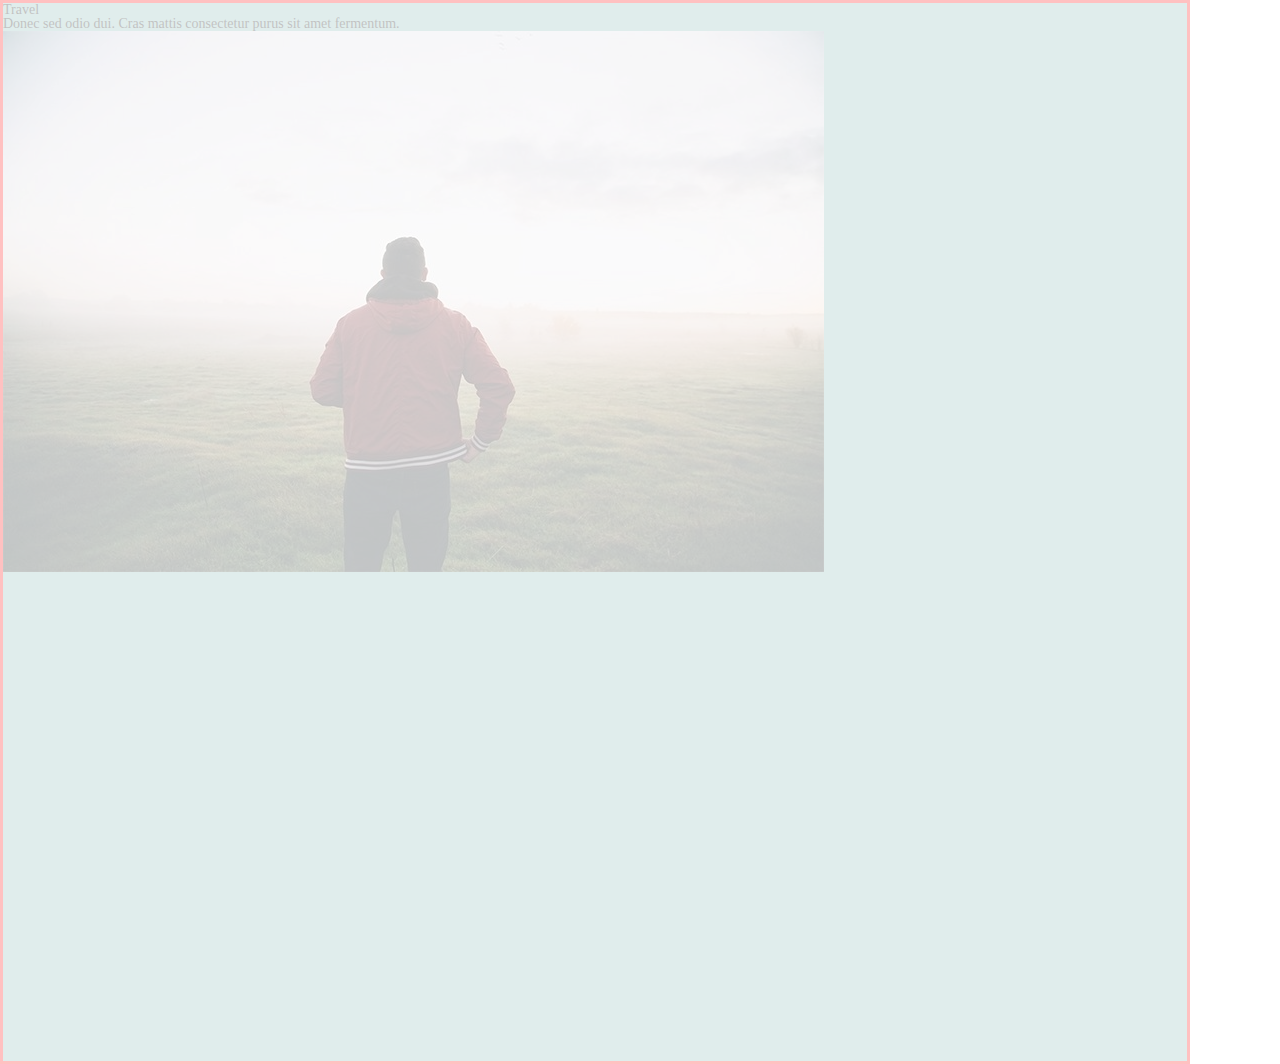
==== css_5/index.html @ 585ebb79 "add content" ====
<!-- Сообщаем браузеру как стоит обрабатывать эту страницу -->
<!DOCTYPE html>
<!-- Оболочка документа, указываем язык содержимого -->
<html lang="ru">
	<!-- Заголовок страницы, контейнер для других важных данных (не отображается) -->
	<head>
		<!-- Заголовок страницы в браузере -->
		<title>CSS. Часть №5 (Свойство background)</title>
		<!-- Подключаем CSS -->
		<link rel="stylesheet" href="css/style.css" />
		<!-- Кодировка страницы -->
		<meta http-equiv="Content-type" content="text/html;charset=UTF-8" />
	</head>
	<!-- Отображаемое тело страницы -->
	<body>
	<div class="content">
		<div class="content-top">
			<div class="content-top_category">Travel</div>
			<h1 class="content-top_title">Donec sed odio dui. Cras mattis consectetur purus sit amet fermentum.</h1>

		</div>
		<div class="content-image">
			<div class="content-image_item">
				<img src="/css_5/img/light_man_copy_26.jpg" alt="">
			</div>
		</div>
	</div>


	</body>
</html>
---- css_5/css/style.css ----
/*Обнуление*/
*{padding: 0;margin: 0;border: 0;}
*,*:before,*:after{-moz-box-sizing: border-box;-webkit-box-sizing: border-box;box-sizing: border-box;}
:focus,:active{outline: none;}
a:focus,a:active{outline: none;}
nav,footer,header,aside{display: block;}
html,body{height:100%;width:100%;font-size:100%;line-height:1;font-size:14px;-ms-text-size-adjust:100%;-moz-text-size-adjust:100%;-webkit-text-size-adjust:100%;}
input,button,textarea{font-family:inherit;}
input::-ms-clear{display: none;}
button{cursor: pointer;}
button::-moz-focus-inner {padding:0;border:0;}
a,a:visited{text-decoration: none;}
a:hover{text-decoration: none;}
ul li{list-style: none;}
img{vertical-align: top;}
h1,h2,h3,h4,h5,h6{font-size:inherit;font-weight: inherit;}
/*--------------------*/


.content {

     border: 3px solid red;
     width: 1190px;
     height: 1064px;
     background-color: #80b7b3;
     opacity: 0.24;
 }
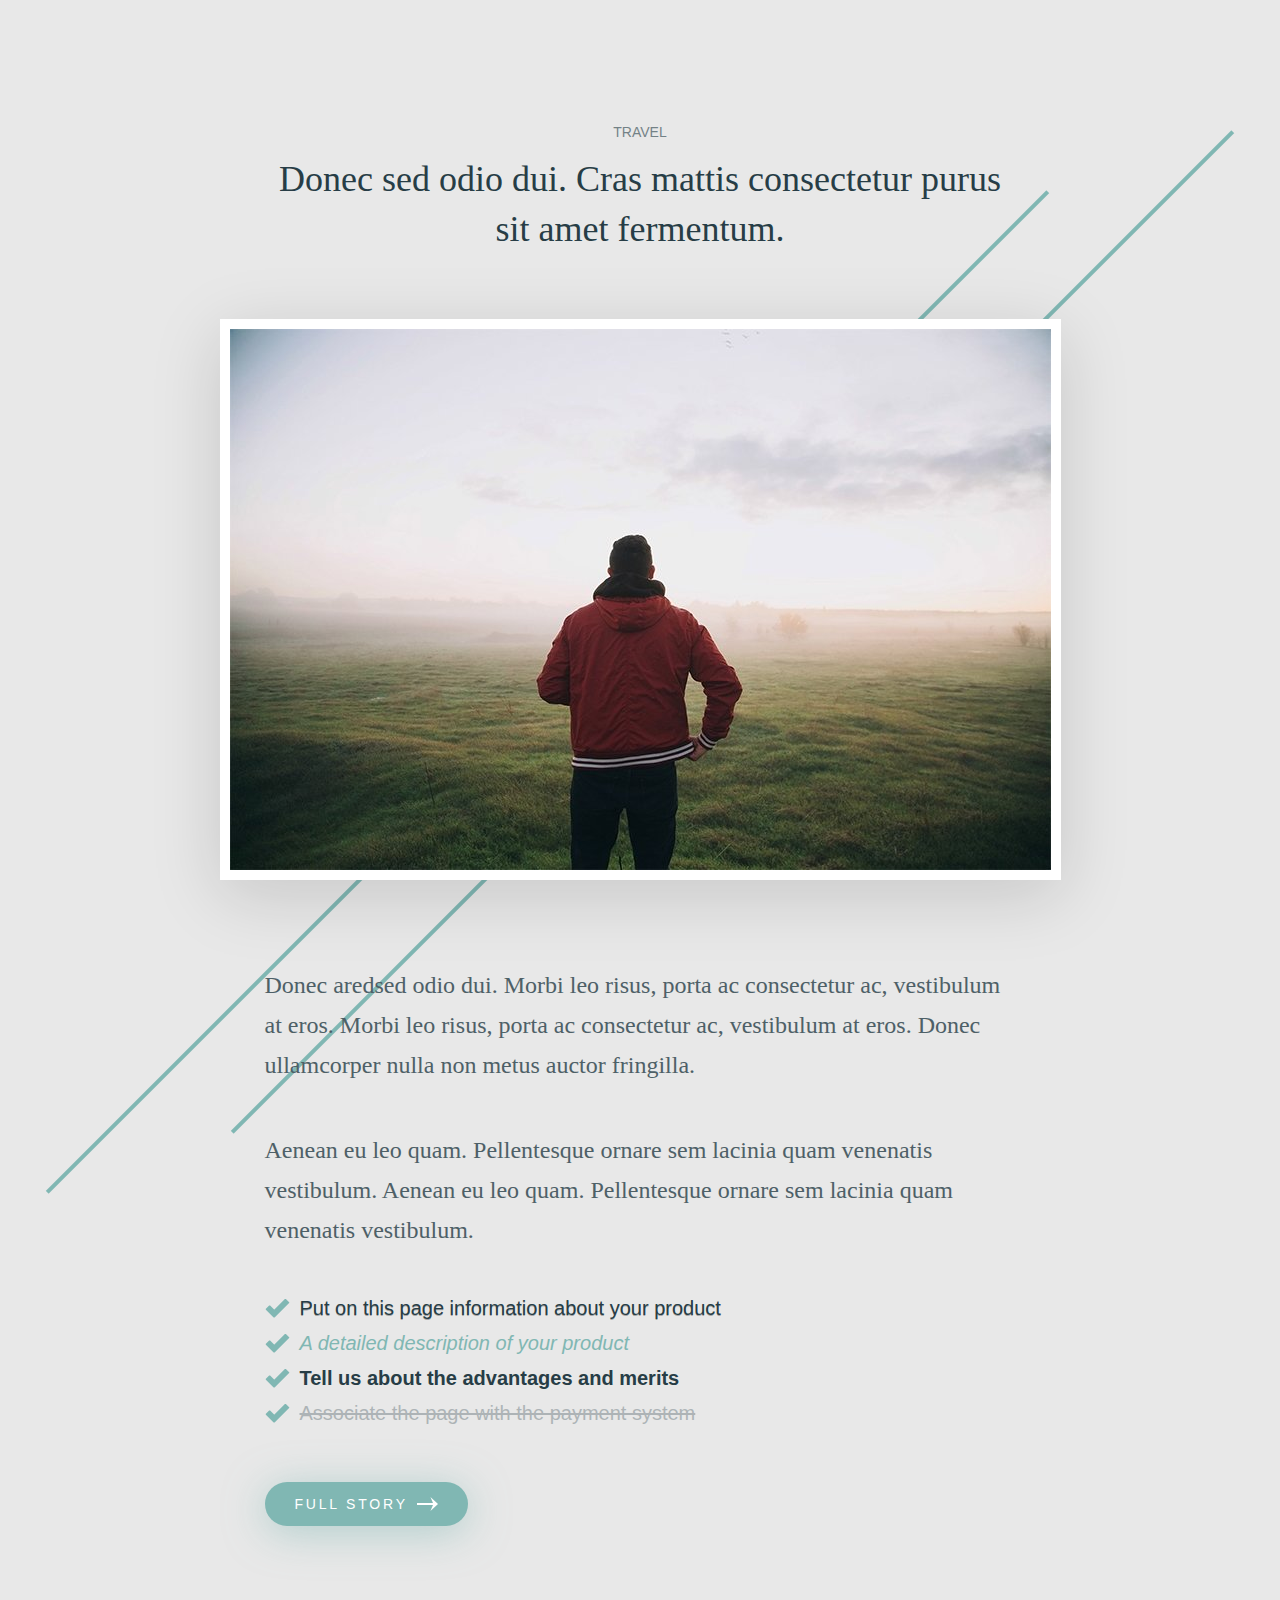
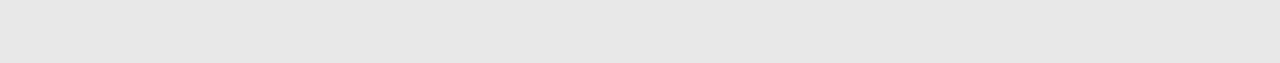
==== commit 89fe1360: "done" ====
--- a/css_5/index.html
+++ b/css_5/index.html
@@ -2,30 +2,50 @@
 <!DOCTYPE html>
 <!-- Оболочка документа, указываем язык содержимого -->
 <html lang="ru">
-	<!-- Заголовок страницы, контейнер для других важных данных (не отображается) -->
-	<head>
-		<!-- Заголовок страницы в браузере -->
-		<title>CSS. Часть №5 (Свойство background)</title>
-		<!-- Подключаем CSS -->
-		<link rel="stylesheet" href="css/style.css" />
-		<!-- Кодировка страницы -->
-		<meta http-equiv="Content-type" content="text/html;charset=UTF-8" />
-	</head>
-	<!-- Отображаемое тело страницы -->
-	<body>
-	<div class="content">
-		<div class="content-top">
-			<div class="content-top_category">Travel</div>
-			<h1 class="content-top_title">Donec sed odio dui. Cras mattis consectetur purus sit amet fermentum.</h1>
+<!-- Заголовок страницы, контейнер для других важных данных (не отображается) -->
+<head>
+    <!-- Заголовок страницы в браузере -->
+    <title>Page</title>
+    <!-- Подключаем CSS -->
+    <link rel="stylesheet" href="css/style.css"/>
+    <!-- Кодировка страницы -->
+    <meta http-equiv="Content-type" content="text/html;charset=UTF-8"/>
+</head>
+<!-- Отображаемое тело страницы -->
+<body>
+<div class="content">
+    <div class="content-top">
+        <div class="content-top-category">Travel</div>
+        <h1 class="content-top-title">Donec sed odio dui. Cras mattis consectetur purus <br> sit amet fermentum.</h1>
 
-		</div>
-		<div class="content-image">
-			<div class="content-image_item">
-				<img src="/css_5/img/light_man_copy_26.jpg" alt="">
-			</div>
-		</div>
-	</div>
+    </div>
+    <div class="content-image">
+        <img src="/css_5/img/light_man_copy_26.jpg" alt="">
+    </div>
+    <div class="content-bottom">
+        <div class="content-bottom-info">
+            <div class="content-bottom-text">
+                <p>Donec aredsed odio dui. Morbi leo risus, porta ac consectetur ac, vestibulum at eros. Morbi leo
+                    risus, porta ac consectetur ac, vestibulum at eros. Donec ullamcorper nulla non metus auctor
+                    fringilla.</p>
 
-
-	</body>
+                <p>Aenean eu leo quam. Pellentesque ornare sem lacinia quam venenatis vestibulum. Aenean eu leo quam.
+                    Pellentesque ornare sem lacinia quam venenatis vestibulum.</p>
+            </div>
+            <div class="content-bottom-info-list">
+                <ul>
+                    <li>Put on this page information about your product</li>
+                    <li>A detailed description of your product</li>
+                    <li>Tell us about the advantages and merits</li>
+                    <li><span> Associate the page with the payment system </span></li>
+                </ul>
+                <!--			кнопка с иконкой и текстом-->
+            </div>
+            <a target="_blank" href="http://google.com" class="content-bottom-info-link">
+                <span>Full Story</span>
+            </a>
+        </div>
+    </div>
+</div>
+</body>
 </html>--- a/css_5/css/style.css
+++ b/css_5/css/style.css
@@ -1,27 +1,194 @@
 /*Обнуление*/
-*{padding: 0;margin: 0;border: 0;}
-*,*:before,*:after{-moz-box-sizing: border-box;-webkit-box-sizing: border-box;box-sizing: border-box;}
-:focus,:active{outline: none;}
-a:focus,a:active{outline: none;}
-nav,footer,header,aside{display: block;}
-html,body{height:100%;width:100%;font-size:100%;line-height:1;font-size:14px;-ms-text-size-adjust:100%;-moz-text-size-adjust:100%;-webkit-text-size-adjust:100%;}
-input,button,textarea{font-family:inherit;}
-input::-ms-clear{display: none;}
-button{cursor: pointer;}
-button::-moz-focus-inner {padding:0;border:0;}
-a,a:visited{text-decoration: none;}
-a:hover{text-decoration: none;}
-ul li{list-style: none;}
-img{vertical-align: top;}
-h1,h2,h3,h4,h5,h6{font-size:inherit;font-weight: inherit;}
+* {
+    padding: 0;
+    margin: 0;
+    border: 0;
+}
+
+*, *:before, *:after {
+    -moz-box-sizing: border-box;
+    -webkit-box-sizing: border-box;
+    box-sizing: border-box;
+}
+
+:focus, :active {
+    outline: none;
+}
+
+a:focus, a:active {
+    outline: none;
+}
+
+nav, footer, header, aside {
+    display: block;
+}
+
+html, body {
+    height: 100%;
+    width: 100%;
+    font-size: 100%;
+    line-height: 1;
+    font-size: 14px;
+    -ms-text-size-adjust: 100%;
+    -moz-text-size-adjust: 100%;
+    -webkit-text-size-adjust: 100%;
+}
+
+input, button, textarea {
+    font-family: inherit;
+}
+
+input::-ms-clear {
+    display: none;
+}
+
+button {
+    cursor: pointer;
+}
+
+button::-moz-focus-inner {
+    padding: 0;
+    border: 0;
+}
+
+a, a:visited {
+    text-decoration: none;
+}
+
+a:hover {
+    text-decoration: none;
+}
+
+ul li {
+    list-style: none;
+}
+
+img {
+    vertical-align: top;
+}
+
+h1, h2, h3, h4, h5, h6 {
+    font-size: inherit;
+    font-weight: inherit;
+}
+
 /*--------------------*/
-
+body {
+    background: #e8e8e8 url("/css_5/img/ellipse_1_copy_4.png") 50% 130px no-repeat;
+}
 
 .content {
+    padding: 125px 0 137px 0;
+    max-width: 841px;
+    margin: 0 auto;
+}
 
-     border: 3px solid red;
-     width: 1190px;
-     height: 1064px;
-     background-color: #80b7b3;
-     opacity: 0.24;
- }
+.content-top {
+    text-align: center;
+    margin: 0 0 65px 0;
+}
+
+.content-top-category {
+    opacity: 0.6;
+    font-family: Arial, "Helvetica Neue", Helvetica, sans-serif;
+    font-size: 14px;
+    text-transform: uppercase;
+    color: #273d46;
+    margin: 0 0 15px 0;
+}
+
+.content-top-title {
+    font-family: Georgia, 'Times New Roman', Times, serif;
+    font-size: 36px;
+    line-height: 50px;
+    font-weight: 400;
+    color: #273d46;
+}
+
+.content-image {
+    box-shadow: 0px 15px 65px 0px rgba(15, 16, 16, 0.15);
+    background-color: #fff;
+    padding: 10px;
+    margin: 0 0 85px 0;
+}
+
+/*картинка не шире 100% родителя (чтобы другая картинка не сломала верстку)*/
+.content-image-item img {
+    max-width: 100%;
+}
+
+.content-bottom {
+    /*внутренний отступ слева/спара*/
+    padding: 0 45px;
+}
+
+.content-bottom-text {
+    font-size: 24px;
+    line-height: 40px;
+    color: #4e6067;
+    margin:  0 0 48px 0;
+}
+.content-bottom-text p {
+    margin: 0 0 45px 0;
+}
+.content-bottom-text p:last-child{
+    margin: 0;
+}
+
+.content-bottom-info {
+
+}
+.content-bottom-info-list{
+    margin: 0 0 59px 0;
+}
+
+.content-bottom-info-list li {
+    font-family: Arial, "Helvetica Neue", Helvetica, sans-serif;
+    font-size: 20px;
+    margin:  0 0 15px 0;
+    background: url("/css_5/img/icons/check_icon_37.png") left no-repeat;
+    padding: 0 0 0 35px;
+}
+.content-bottom-info-list li:last-child{
+    margin: 0;
+}
+.content-bottom-info-list li:nth-child(1){
+    text-shadow: 0px 1px 0px rgba(0,0,0,0.3);
+    color: #273d46;
+}
+.content-bottom-info-list li:nth-child(2){
+    font-style: italic;
+    color: #80b7b3;
+}
+.content-bottom-info-list li:nth-child(3){
+    font-weight: 700;
+    color: #273d46;
+}
+.content-bottom-info-list li:nth-child(4){
+    text-decoration: line-through;
+    color: #273d46;
+}
+.content-bottom-info-list li:nth-child(4) span{
+    opacity: 0.3;
+}
+
+.content-bottom-info-link {
+    /*добавляем для того, чтобы на строчный тэг действовали свойства блочных элементов*/
+    display: inline-block;
+    border-radius: 24px;
+    height: 44px;
+    line-height: 44px;
+    box-shadow: 0px 6px 40px 0px rgba(128,183,179,0.54);
+    padding: 0 30px;
+    background-color: #80b7b3;
+    font-family: Arial, "Helvetica Neue", Helvetica, sans-serif;
+    font-size: 14px;
+    text-transform: uppercase;
+    letter-spacing: 2.8px;
+    color: #ffffff;
+}
+.content-bottom-info-link span{
+    background: url("/css_5/img/icons/shape_2_9.png") right no-repeat;
+    padding: 0 30px 0 0;
+}
+
